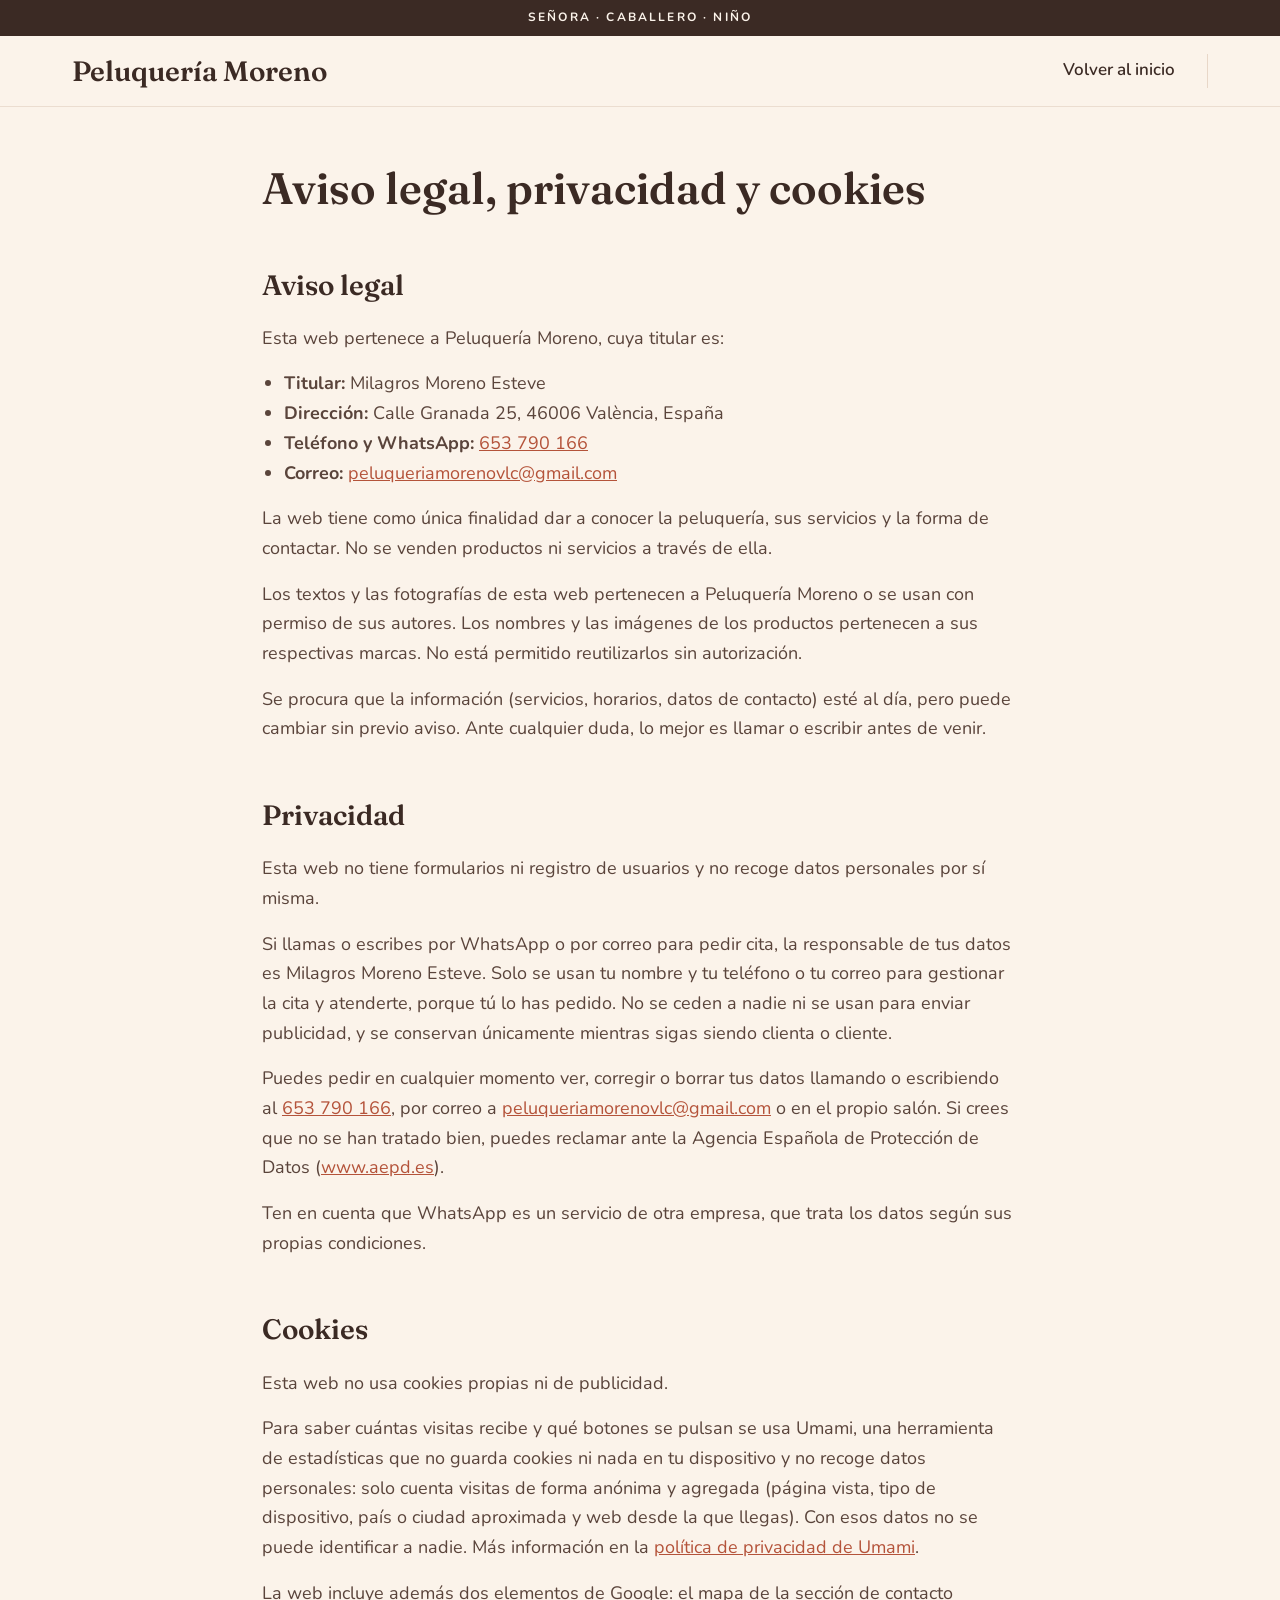
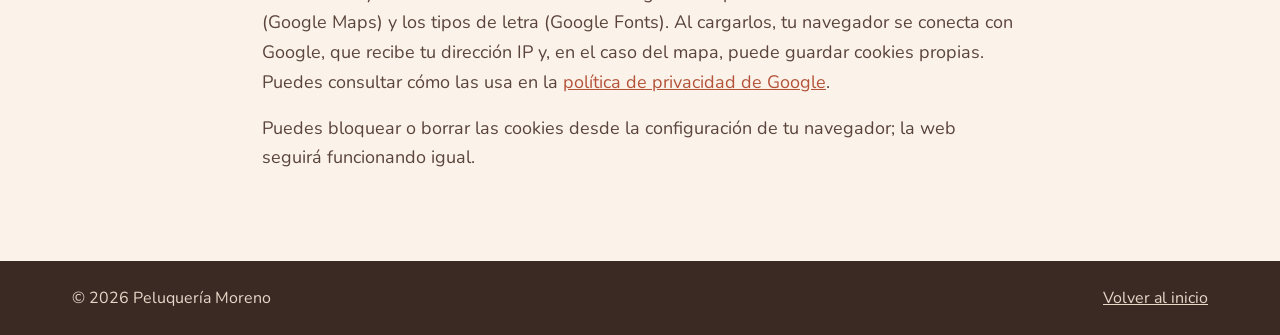
==== legal.html @ 046ecbcb "Añade el correo de contacto a la web y al aviso legal Co-Authored-By: Claude Opus 5.5 <noreply@anthr" ====
<!doctype html>
<html lang="es">
<head>
<meta charset="utf-8">
<meta name="viewport" content="width=device-width, initial-scale=1">
<title>Aviso legal, privacidad y cookies | Peluquería Moreno</title>
<meta name="robots" content="noindex">
<link rel="preconnect" href="https://fonts.googleapis.com">
<link rel="preconnect" href="https://fonts.gstatic.com" crossorigin>
<link href="https://fonts.googleapis.com/css2?family=Fraunces:opsz,wght@9..144,500;9..144,600&family=Nunito:wght@400;600;700&display=swap" rel="stylesheet">
<link rel="stylesheet" href="styles.css">
<script defer src="https://cloud.umami.is/script.js" data-website-id="19267a1a-e770-42d9-90c6-fa1beb4d1565"></script>
</head>
<body>

<div class="strip">Señora · Caballero · Niño</div>

<header class="site-header">
<div class="container topbar">
  <div class="logo">Peluquería Moreno</div>
  <nav class="nav">
    <a href="index.html">Volver al inicio</a>
  </nav>
</div>
</header>

<main class="container legal-page">
  <h1>Aviso legal, privacidad y cookies</h1>

  <section id="aviso-legal">
    <h2>Aviso legal</h2>
    <p>Esta web pertenece a Peluquería Moreno, cuya titular es:</p>
    <ul>
      <li><strong>Titular:</strong> Milagros Moreno Esteve</li>
      <li><strong>Dirección:</strong> Calle Granada 25, 46006 València, España</li>
      <li><strong>Teléfono y WhatsApp:</strong> <a href="tel:+34653790166">653 790 166</a></li>
      <li><strong>Correo:</strong> <a href="mailto:peluqueriamorenovlc@gmail.com">peluqueriamorenovlc@gmail.com</a></li>
    </ul>
    <p>La web tiene como única finalidad dar a conocer la peluquería, sus servicios y la forma de contactar. No se venden productos ni servicios a través de ella.</p>
    <p>Los textos y las fotografías de esta web pertenecen a Peluquería Moreno o se usan con permiso de sus autores. Los nombres y las imágenes de los productos pertenecen a sus respectivas marcas. No está permitido reutilizarlos sin autorización.</p>
    <p>Se procura que la información (servicios, horarios, datos de contacto) esté al día, pero puede cambiar sin previo aviso. Ante cualquier duda, lo mejor es llamar o escribir antes de venir.</p>
  </section>

  <section id="privacidad">
    <h2>Privacidad</h2>
    <p>Esta web no tiene formularios ni registro de usuarios y no recoge datos personales por sí misma.</p>
    <p>Si llamas o escribes por WhatsApp o por correo para pedir cita, la responsable de tus datos es Milagros Moreno Esteve. Solo se usan tu nombre y tu teléfono o tu correo para gestionar la cita y atenderte, porque tú lo has pedido. No se ceden a nadie ni se usan para enviar publicidad, y se conservan únicamente mientras sigas siendo clienta o cliente.</p>
    <p>Puedes pedir en cualquier momento ver, corregir o borrar tus datos llamando o escribiendo al <a href="tel:+34653790166">653 790 166</a>, por correo a <a href="mailto:peluqueriamorenovlc@gmail.com">peluqueriamorenovlc@gmail.com</a> o en el propio salón. Si crees que no se han tratado bien, puedes reclamar ante la Agencia Española de Protección de Datos (<a href="https://www.aepd.es" rel="noopener">www.aepd.es</a>).</p>
    <p>Ten en cuenta que WhatsApp es un servicio de otra empresa, que trata los datos según sus propias condiciones.</p>
  </section>

  <section id="cookies">
    <h2>Cookies</h2>
    <p>Esta web no usa cookies propias ni de publicidad.</p>
    <p>Para saber cuántas visitas recibe y qué botones se pulsan se usa Umami, una herramienta de estadísticas que no guarda cookies ni nada en tu dispositivo y no recoge datos personales: solo cuenta visitas de forma anónima y agregada (página vista, tipo de dispositivo, país o ciudad aproximada y web desde la que llegas). Con esos datos no se puede identificar a nadie. Más información en la <a href="https://umami.is/privacy" rel="noopener">política de privacidad de Umami</a>.</p>
    <p>La web incluye además dos elementos de Google: el mapa de la sección de contacto (Google Maps) y los tipos de letra (Google Fonts). Al cargarlos, tu navegador se conecta con Google, que recibe tu dirección IP y, en el caso del mapa, puede guardar cookies propias. Puedes consultar cómo las usa en la <a href="https://policies.google.com/privacy?hl=es" rel="noopener">política de privacidad de Google</a>.</p>
    <p>Puedes bloquear o borrar las cookies desde la configuración de tu navegador; la web seguirá funcionando igual.</p>
  </section>
</main>

<footer class="contact">
  <div class="legal legal-only">
    <div class="container legal-inner">
      <div>© 2026 Peluquería Moreno</div>
      <div class="legal-links">
        <a href="index.html">Volver al inicio</a>
      </div>
    </div>
  </div>
</footer>

</body>
</html>
---- styles.css ----
:root {
  --accent: #B4533A;
  --accent-dark: #8C3E2A;
  --ink: #3B2A24;
  --ink-soft: #5A443B;
  --ink-muted: #6B5248;
  --cream: #FBF3EA;
  --peach: #F3D9C4;
  --sand: #E8D7C8;
  --white: #FFFFFF;
  --line: #EBDDD0;
}

* {
  box-sizing: border-box;
}

html {
  scroll-behavior: smooth;
  /* Deja sitio a la cabecera fija al saltar a una sección */
  scroll-padding-top: 76px;
}

body {
  margin: 0;
  font-family: "Nunito", sans-serif;
  font-size: 18px;
  line-height: 1.65;
  color: var(--ink);
  background: var(--cream);
}

h1, h2, h3, .logo, .seal-number {
  font-family: "Fraunces", serif;
  font-weight: 600;
}

h1, h2, h3, p {
  margin: 0;
}

a {
  color: var(--accent);
}

a:hover {
  color: var(--accent-dark);
}

.container {
  max-width: 1200px;
  margin: 0 auto;
  padding-left: 32px;
  padding-right: 32px;
}

.center {
  text-align: center;
}

.accent {
  color: var(--accent);
}

.muted {
  color: var(--sand);
}

/* Franja fina sobre la barra; no es fija, se va al bajar por la página */
.strip {
  background: var(--ink);
  color: var(--cream);
  text-align: center;
  text-transform: uppercase;
  letter-spacing: 0.18em;
  font-size: 12px;
  font-weight: 700;
  padding: 8px 12px;
}

.site-header {
  position: sticky;
  top: 0;
  z-index: 10;
  background: var(--cream);
  border-bottom: 1px solid var(--line);
}

.topbar {
  padding-top: 16px;
  padding-bottom: 16px;
  display: flex;
  flex-wrap: wrap;
  align-items: center;
  justify-content: space-between;
  gap: 16px 32px;
}

.logo {
  font-size: 28px;
  margin-right: auto;
}

.nav {
  display: flex;
  flex-wrap: wrap;
  align-items: center;
  gap: 12px 28px;
  font-size: 17px;
  font-weight: 600;
}

.nav a {
  color: var(--ink);
  text-decoration: none;
}

.nav a:hover {
  color: var(--accent);
}

.topbar .topbar-cta {
  gap: 8px;
  padding: 8px 18px;
  font-size: 16px;
}

/* En escritorio: cabecera más baja, subrayado al pasar el ratón y una raya entre el menú y el botón */
@media (min-width: 721px) {
  .topbar {
    padding-top: 12px;
    padding-bottom: 12px;
  }

  .nav {
    padding-right: 32px;
    border-right: 1px solid var(--sand);
  }

  .nav a {
    padding: 2px 0;
    border-bottom: 2px solid transparent;
    transition: color 0.2s, border-color 0.2s;
  }

  .nav a:hover {
    border-bottom-color: var(--accent);
  }
}

.btn {
  display: inline-flex;
  align-items: center;
  gap: 10px;
  padding: 16px 30px;
  border-radius: 999px;
  font-size: 18px;
  font-weight: 700;
  text-decoration: none;
  border: 2px solid transparent;
  transition: background 0.2s, color 0.2s;
}

.btn-small {
  padding: 12px 24px;
  font-size: 17px;
}

.btn-primary {
  background: var(--accent);
  color: var(--white);
}

.btn-primary:hover {
  background: var(--accent-dark);
  color: var(--white);
}

.btn-soft {
  background: var(--peach);
  color: var(--ink);
}

.btn-soft:hover {
  background: var(--sand);
  color: var(--ink);
}

.btn-light {
  background: var(--cream);
  color: var(--ink);
}

.btn-light:hover {
  background: var(--white);
  color: var(--ink);
}

.btn-outline {
  border-color: var(--cream);
  color: var(--cream);
}

.btn-outline:hover {
  background: var(--cream);
  color: var(--ink);
}

.actions {
  display: flex;
  flex-wrap: wrap;
  gap: 14px;
}

.hero {
  padding-top: 32px;
  padding-bottom: 80px;
  display: flex;
  flex-wrap: wrap;
  align-items: center;
  gap: 56px;
}

.hero-text {
  /* Ancho mínimo para que los dos botones quepan en una fila */
  flex: 1 1 584px;
  min-width: 0;
  display: flex;
  flex-direction: column;
  gap: 26px;
}

.eyebrow {
  font-size: 16px;
  font-weight: 700;
  letter-spacing: 0.04em;
  color: var(--accent);
}

h1 {
  font-size: 64px;
  line-height: 1.06;
}

.lead {
  max-width: 520px;
  font-size: 21px;
  color: var(--ink-soft);
}

.note {
  font-size: 16px;
  color: var(--ink-muted);
}

.hero-photo {
  flex: 0 1 400px;
  margin-inline: auto;
  min-width: 0;
  position: relative;
}

.placeholder {
  display: flex;
  align-items: center;
  justify-content: center;
  text-align: center;
  background: var(--peach);
  border: 2px dashed #C99B84;
  color: var(--ink-muted);
  font-size: 17px;
  padding: 32px;
}

.photo {
  display: block;
  width: 100%;
  object-fit: cover;
  object-position: 50% 55%;
}

.placeholder-hero {
  height: 430px;
  object-position: 54% 50%;
  border-radius: 24px 24px 24px 180px;
}

/* En pantallas de ordenador estrechas la foto cede sitio al texto */
@media (min-width: 721px) and (max-width: 1120px) {
  .hero-photo {
    flex-basis: 320px;
  }
}

.seal {
  position: absolute;
  left: -2px;
  bottom: -2px;
  width: 132px;
  height: 132px;
  border-radius: 999px;
  background: var(--ink);
  box-shadow: 0 0 0 7px var(--cream);
  color: var(--cream);
  display: flex;
  flex-direction: column;
  align-items: center;
  justify-content: center;
  text-align: center;
  line-height: 1.15;
}

.seal-number {
  font-size: 38px;
}

.seal-text {
  font-size: 13px;
  font-weight: 700;
}

h2 {
  font-size: 44px;
}

.section-intro {
  margin-top: 12px;
  max-width: 560px;
  color: var(--ink-soft);
}

.section-intro.center {
  margin-left: auto;
  margin-right: auto;
}

.section-intro.small {
  font-size: 16px;
}

.band-white {
  background: var(--white);
  border-top: 1px solid var(--line);
}

.services {
  max-width: 1100px;
  padding-top: 96px;
  padding-bottom: 104px;
}

.services .section-intro {
  margin-bottom: 44px;
}

.cards {
  display: flex;
  flex-wrap: wrap;
  gap: 20px;
}

.card {
  flex: 1 1 460px;
  min-width: 0;
  background: var(--cream);
  border-radius: 24px;
  padding: 32px;
  display: flex;
  flex-direction: column;
  gap: 6px;
}

.card h3 {
  font-size: 26px;
}

.card p {
  font-size: 17px;
  color: var(--ink-muted);
}

/* Deja aire antes de la línea que separa la descripción de las técnicas */
.card p:has(+ .card-tags) {
  margin-bottom: 14px;
}

.card .card-tags {
  margin-top: auto;
  padding-top: 14px;
  border-top: 1px solid var(--sand);
  font-size: 15px;
  font-weight: 700;
  color: var(--accent-dark);
}

.card-dark {
  background: var(--ink);
  color: var(--cream);
  gap: 14px;
  justify-content: center;
}

.card-dark p {
  color: var(--sand);
}

.card-dark .btn {
  align-self: flex-start;
}

.band-peach {
  background: var(--peach);
}

.about {
  padding-top: 88px;
  padding-bottom: 88px;
  display: flex;
  flex-wrap: wrap;
  align-items: center;
  gap: 56px;
}

.placeholder-about {
  flex: 1 1 340px;
  min-width: 0;
  height: auto;
  aspect-ratio: 1100 / 828;
  background: #EBC9AF;
  border-color: #B88868;
  color: var(--ink-soft);
  border-radius: 24px 24px 160px 24px;
}

.about-text {
  flex: 1 1 420px;
  min-width: 0;
  display: flex;
  flex-direction: column;
  gap: 20px;
}

.about-text p {
  color: #4A352D;
}

.signature {
  font-weight: 700;
  color: var(--accent);
}

.products {
  padding-top: 96px;
  padding-bottom: 72px;
}

.products .section-intro {
  max-width: none;
}

.products .reviews-head {
  margin-bottom: 40px;
}

.products .carousel-nav {
  display: none;
}

.product {
  min-width: 0;
  scroll-snap-align: start;
  display: flex;
  flex-direction: column;
  gap: 4px;
  text-align: center;
}

.product-photo {
  display: block;
  width: 76%;
  margin: 0 auto;
  aspect-ratio: 1 / 1;
  object-fit: cover;
}

.product-name {
  font-weight: 700;
}

.product-note {
  font-size: 16px;
  color: var(--ink-muted);
}

/* Cada producto va en su tarjeta de color, con etiqueta y enlace a WhatsApp */
.product {
  position: relative;
  overflow: hidden;
  background: var(--peach);
  border-radius: 16px;
  padding: 12px 20px 28px;
  transition: transform 0.2s, box-shadow 0.2s;
}

.product:nth-child(even) {
  background: var(--sand);
}

/* Cinta en diagonal en la esquina de los productos más pedidos */
.product-ribbon {
  position: absolute;
  top: 24px;
  right: -44px;
  z-index: 1;
  width: 170px;
  padding: 7px 0;
  transform: rotate(45deg);
  background: var(--accent);
  color: var(--white);
  font-size: 12px;
  font-weight: 700;
  letter-spacing: 0.04em;
  line-height: 1;
  text-align: center;
  text-transform: uppercase;
}

.product-tag {
  align-self: center;
  margin: 4px 0 6px;
  padding: 6px 12px;
  border-radius: 999px;
  background: var(--white);
  color: var(--accent-dark);
  font-size: 13px;
  font-weight: 700;
  line-height: 1;
}

.product-ask {
  margin-top: auto;
  padding-top: 10px;
  font-size: 15px;
  font-weight: 700;
  text-decoration: none;
}

.product-ask:hover {
  text-decoration: underline;
}

@media (min-width: 721px) {
  .product:hover {
    transform: translateY(-6px);
    box-shadow: 0 14px 28px rgba(59, 42, 36, 0.12);
  }
}

.reviews {
  padding-bottom: 96px;
}

.reviews-head {
  display: flex;
  flex-wrap: wrap;
  align-items: flex-end;
  justify-content: space-between;
  gap: 20px 32px;
  margin-bottom: 32px;
}

.reviews .section-intro {
  max-width: none;
}

.carousel-nav {
  display: flex;
  gap: 10px;
}

.carousel-btn {
  width: 52px;
  height: 52px;
  border-radius: 999px;
  border: 0;
  background: var(--peach);
  color: var(--ink);
  display: flex;
  align-items: center;
  justify-content: center;
  cursor: pointer;
  transition: background 0.2s, opacity 0.2s;
}

.carousel-btn:hover {
  background: var(--sand);
}

.carousel-btn:disabled {
  opacity: 0.4;
  cursor: default;
}

.review-track,
.product-track {
  list-style: none;
  margin: 0;
  padding: 0;
  display: flex;
  gap: 20px;
  overflow-x: auto;
  scroll-snap-type: x mandatory;
  scrollbar-width: none;
}

.review-track {
  border-radius: 16px;
}

/* En pantallas anchas los productos van en rejilla; el carrusel es solo para móvil */
.product-track {
  display: grid;
  grid-template-columns: repeat(3, 1fr);
  gap: 32px 24px;
  overflow: visible;
}

.review-track::-webkit-scrollbar,
.product-track::-webkit-scrollbar {
  display: none;
}

.review {
  flex: 0 0 calc((100% - 60px) / 4);
  min-width: 0;
  scroll-snap-align: start;
  background: var(--white);
  border: 1px solid var(--line);
  border-radius: 16px;
  padding: 20px;
  display: flex;
  flex-direction: column;
  align-items: flex-start;
  gap: 12px;
}

.review-head {
  width: 100%;
  display: flex;
  align-items: center;
  gap: 12px;
}

.avatar {
  flex: none;
  width: 40px;
  height: 40px;
  border-radius: 999px;
  color: var(--white);
  font-size: 18px;
  font-weight: 600;
  display: flex;
  align-items: center;
  justify-content: center;
}

.review-who {
  flex: 1;
  min-width: 0;
  line-height: 1.3;
}

.review-name {
  font-size: 15px;
  font-weight: 700;
  white-space: nowrap;
  overflow: hidden;
  text-overflow: ellipsis;
}

.review-source {
  font-size: 13px;
  color: var(--ink-muted);
}

.stars {
  color: #FBBC04;
  font-size: 17px;
  letter-spacing: 1px;
  line-height: 1;
}

.review blockquote {
  margin: 0;
  font-size: 15px;
  line-height: 1.55;
  color: var(--ink-soft);
  display: -webkit-box;
  -webkit-box-orient: vertical;
  -webkit-line-clamp: 6;
  overflow: hidden;
}

.review blockquote.open {
  display: block;
}

.review-more {
  margin-top: auto;
  padding: 0;
  border: 0;
  background: none;
  font: inherit;
  font-size: 14px;
  font-weight: 700;
  color: var(--ink-muted);
  cursor: pointer;
}

.review-more:hover {
  color: var(--accent);
}

.contact {
  background: var(--ink);
  color: var(--cream);
}

.contact-grid {
  padding-top: 88px;
  padding-bottom: 88px;
  display: flex;
  flex-wrap: wrap;
  gap: 56px;
}

.contact-info {
  flex: 1 1 380px;
  min-width: 0;
  display: flex;
  flex-direction: column;
  gap: 22px;
}

.label {
  font-weight: 700;
}

address {
  font-style: normal;
}

.contact-mail {
  color: var(--sand);
  overflow-wrap: anywhere;
}

.contact-mail:hover {
  color: var(--white);
}

.hours {
  list-style: none;
  margin: 6px 0 0;
  padding: 0;
  display: flex;
  flex-direction: column;
  gap: 4px;
}

.map {
  flex: 1 1 380px;
  min-width: 0;
  height: 420px;
  border-radius: 24px;
  overflow: hidden;
  background: #4D3A32;
}

.map iframe {
  width: 100%;
  height: 100%;
  border: 0;
}

.legal {
  border-top: 1px solid var(--ink-soft);
}

.legal-inner {
  padding-top: 24px;
  padding-bottom: 24px;
  display: flex;
  flex-wrap: wrap;
  justify-content: space-between;
  gap: 12px 32px;
  font-size: 16px;
  color: var(--sand);
}

.legal-links {
  display: flex;
  flex-wrap: wrap;
  gap: 8px 24px;
}

.legal-links a {
  color: var(--sand);
}

.legal-links a:hover {
  color: var(--white);
}

.legal-only {
  border-top: 0;
}

/* Página de aviso legal, privacidad y cookies */
.legal-page {
  max-width: 820px;
  padding-top: 56px;
  padding-bottom: 88px;
}

.legal-page h1 {
  font-size: clamp(32px, 6vw, 44px);
  line-height: 1.15;
}

.legal-page h2 {
  font-size: 28px;
  margin-top: 48px;
}

.legal-page p,
.legal-page ul {
  margin: 16px 0 0;
  color: var(--ink-soft);
}

.legal-page ul {
  padding-left: 22px;
}

@media (max-width: 720px) {
  body {
    font-size: 17px;
  }

  .container {
    padding-left: 20px;
    padding-right: 20px;
  }

  h1 {
    font-size: 42px;
  }

  h2 {
    font-size: 34px;
  }

  html {
    scroll-padding-top: 90px;
  }

  .topbar {
    padding-top: 10px;
    padding-bottom: 0;
    gap: 8px 12px;
  }

  .logo {
    font-size: 20px;
    line-height: 1.2;
    white-space: nowrap;
  }

  .topbar .topbar-cta {
    padding: 9px 14px;
    gap: 6px;
    font-size: 16px;
  }

  .topbar-cta svg {
    width: 16px;
    height: 16px;
  }

  /* Los enlaces pasan a una fila propia, repartidos a lo ancho */
  .nav {
    order: 3;
    flex: 1 1 100%;
    flex-wrap: nowrap;
    justify-content: space-between;
    gap: 0;
    border-top: 1px solid var(--line);
    font-size: 16px;
  }

  .nav a {
    padding: 9px 0;
  }

  .lead {
    font-size: 19px;
  }

  .hero {
    gap: 40px;
    padding-bottom: 56px;
  }

  .hero-photo {
    flex: 1 1 100%;
  }

  .placeholder-hero {
    height: 320px;
  }

  .placeholder-about {
    border-radius: 24px 24px 110px 24px;
  }

  .services,
  .products {
    padding-top: 64px;
  }

  .services {
    padding-bottom: 64px;
  }

  .about,
  .contact-grid {
    padding-top: 64px;
    padding-bottom: 64px;
    gap: 40px;
  }

  .card {
    padding: 24px;
  }

  .btn {
    padding: 14px 24px;
  }

  .review {
    flex-basis: 78%;
  }

  .products .carousel-nav {
    display: flex;
  }

  .product-track {
    display: flex;
    gap: 16px;
    overflow-x: auto;
  }

  .product {
    flex: 0 0 calc((100% - 16px) / 2);
    /* Más aire arriba para que la cinta no toque los tarros */
    padding: 26px 12px 20px;
  }

  .product-ribbon {
    top: 17px;
    right: -53px;
    padding: 4px 0;
    font-size: 9px;
    letter-spacing: 0.02em;
  }

  .product-photo {
    width: 88%;
  }

  .product-name {
    line-height: 1.3;
  }

  .product-tag {
    margin-top: 2px;
    padding: 6px 10px;
    font-size: 12px;
  }

  /* La tarjeta es estrecha: el enlace se queda en «Preguntar →» */
  .ask-long {
    display: none;
  }
}

@media (min-width: 721px) and (max-width: 1000px) {
  .review {
    flex-basis: calc((100% - 40px) / 3);
  }
}

/* Tablet: el menú baja a su propia fila, la portada sigue en dos columnas y los servicios van de dos en dos */
@media (min-width: 721px) and (max-width: 980px) {
  html {
    scroll-padding-top: 116px;
  }

  .topbar {
    padding-bottom: 0;
    gap: 10px 16px;
  }

  .nav {
    order: 3;
    flex: 1 1 100%;
    justify-content: center;
    gap: 0 48px;
    padding-right: 0;
    border-right: 0;
    border-top: 1px solid var(--line);
  }

  .nav a {
    padding: 8px 0 6px;
  }

  h1 {
    font-size: 50px;
  }

  .hero {
    gap: 40px;
  }

  .hero-text {
    flex-basis: 330px;
  }

  .hero-photo {
    flex-basis: 290px;
  }

  .card {
    flex-basis: 300px;
  }
}

@media (max-width: 370px) {
  .topbar {
    gap: 8px;
  }

  .logo {
    font-size: 17px;
  }

  /* En pantallas muy estrechas no cabe el icono junto al nombre */
  .topbar-cta svg {
    display: none;
  }

  .topbar .topbar-cta {
    padding: 8px 12px;
    font-size: 15px;
  }

  .nav {
    font-size: 15px;
  }
}
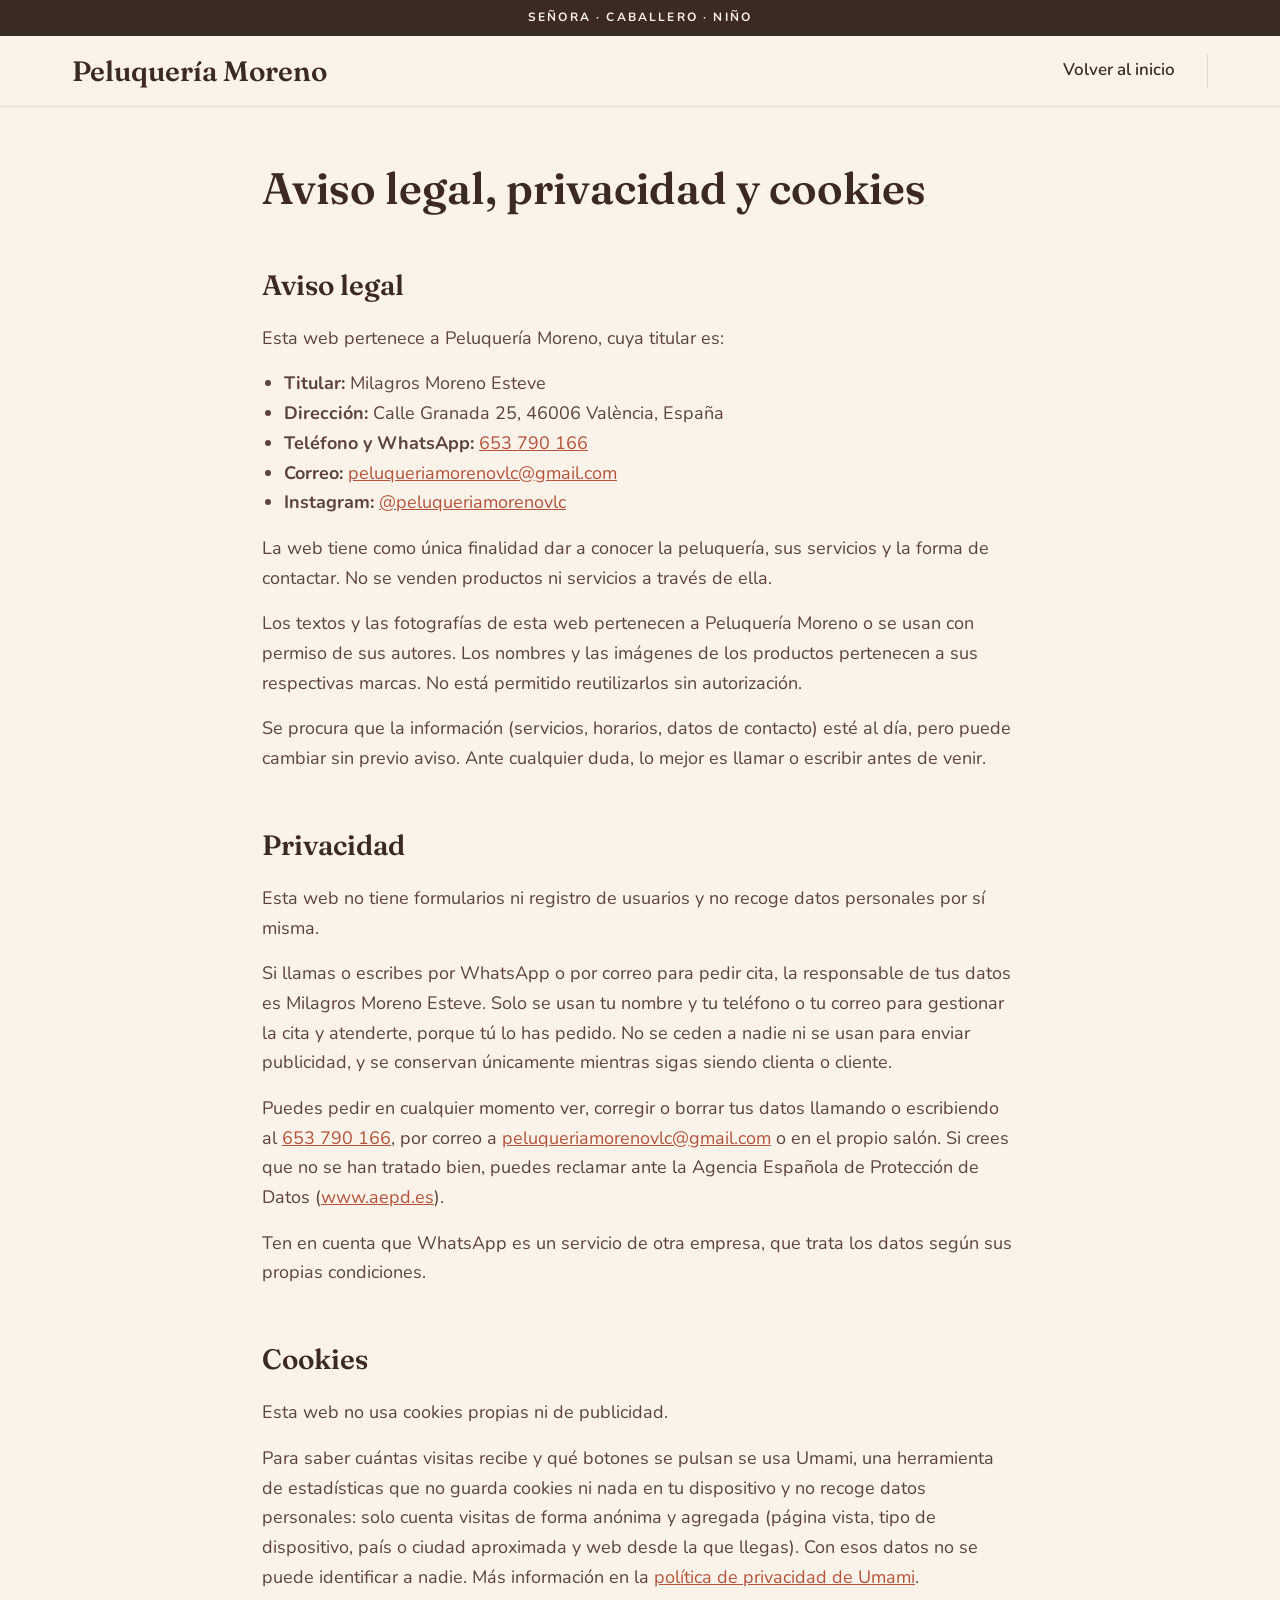
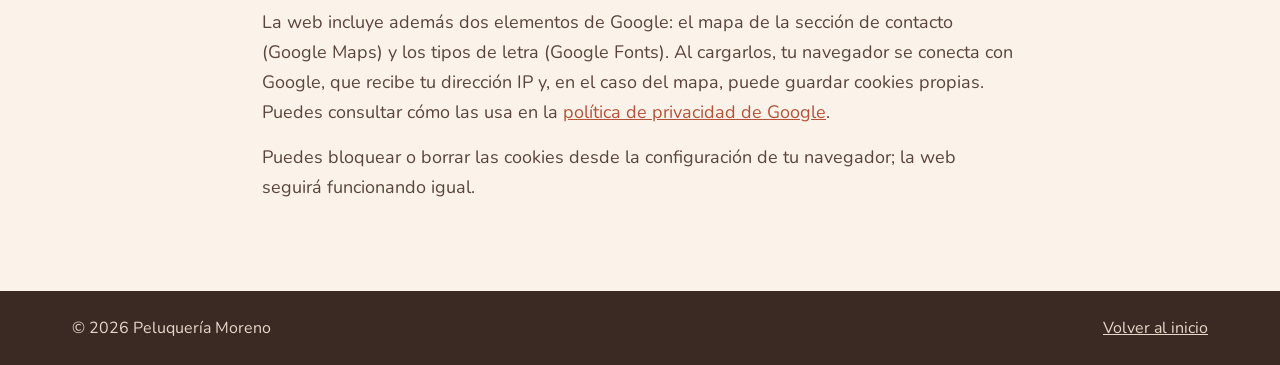
==== commit 1395abf5: "Añade Instagram a los datos de contacto del aviso legal" ====
--- a/legal.html
+++ b/legal.html
@@ -3,6 +3,7 @@
 <head>
 <meta charset="utf-8">
 <meta name="viewport" content="width=device-width, initial-scale=1">
+<meta name="color-scheme" content="only light">
 <title>Aviso legal, privacidad y cookies | Peluquería Moreno</title>
 <meta name="robots" content="noindex">
 <link rel="preconnect" href="https://fonts.googleapis.com">
@@ -35,6 +36,7 @@
       <li><strong>Dirección:</strong> Calle Granada 25, 46006 València, España</li>
       <li><strong>Teléfono y WhatsApp:</strong> <a href="tel:+34653790166">653 790 166</a></li>
       <li><strong>Correo:</strong> <a href="mailto:peluqueriamorenovlc@gmail.com">peluqueriamorenovlc@gmail.com</a></li>
+      <li><strong>Instagram:</strong> <a href="https://www.instagram.com/peluqueriamorenovlc/" target="_blank" rel="noopener">@peluqueriamorenovlc</a></li>
     </ul>
     <p>La web tiene como única finalidad dar a conocer la peluquería, sus servicios y la forma de contactar. No se venden productos ni servicios a través de ella.</p>
     <p>Los textos y las fotografías de esta web pertenecen a Peluquería Moreno o se usan con permiso de sus autores. Los nombres y las imágenes de los productos pertenecen a sus respectivas marcas. No está permitido reutilizarlos sin autorización.</p>
--- a/styles.css
+++ b/styles.css
@@ -9,6 +9,10 @@
   --sand: #E8D7C8;
   --white: #FFFFFF;
   --line: #EBDDD0;
+  /* Terracota aclarado, para acentos sobre fondo oscuro */
+  --accent-light: #E79A80;
+  /* Evita que el modo oscuro forzado de algunos móviles cambie los colores */
+  color-scheme: only light;
 }
 
 * {
@@ -16,6 +20,9 @@
 }
 
 html {
+  /* Evita que el móvil agrande las letras por su cuenta */
+  -webkit-text-size-adjust: 100%;
+  text-size-adjust: 100%;
   scroll-behavior: smooth;
   /* Deja sitio a la cabecera fija al saltar a una sección */
   scroll-padding-top: 76px;
@@ -219,6 +226,12 @@
   flex-wrap: wrap;
   align-items: center;
   gap: 56px;
+}
+
+/* En la portada los botones van un punto más pequeños para que no pesen tanto junto a la tarjeta del test */
+.hero .btn {
+  padding: 13px 26px;
+  font-size: 17px;
 }
 
 .hero-text {
@@ -404,8 +417,31 @@
   color: var(--sand);
 }
 
+/* Algo más compactos para que los dos botones quepan en una fila */
+.card-dark .actions {
+  gap: 10px;
+}
+
 .card-dark .btn {
-  align-self: flex-start;
+  padding: 11px 20px;
+  font-size: 16px;
+}
+
+/* Con la tarjeta estrecha el botón se queda en «WhatsApp» */
+@media (max-width: 980px) {
+  .card-dark .actions {
+    gap: 8px;
+  }
+
+  .card-dark .btn {
+    gap: 8px;
+    padding: 10px 14px;
+    font-size: 15px;
+  }
+
+  .wa-long {
+    display: none;
+  }
 }
 
 .band-peach {
@@ -759,6 +795,14 @@
   color: var(--white);
 }
 
+.contact-social {
+  display: inline-flex;
+}
+
+.contact-social:hover {
+  opacity: 0.85;
+}
+
 .hours {
   list-style: none;
   margin: 6px 0 0;
@@ -843,9 +887,471 @@
   padding-left: 22px;
 }
 
+/* Llamadas al test desde la portada y desde los productos */
+.quiz-card {
+  align-self: flex-start;
+  max-width: 100%;
+  padding: 12px 20px;
+  border-radius: 18px;
+  background: var(--ink);
+  color: var(--cream);
+  text-decoration: none;
+  display: flex;
+  align-items: center;
+  gap: 14px;
+  transition: background 0.2s;
+}
+
+.quiz-card:hover {
+  background: #4D3A32;
+  color: var(--cream);
+}
+
+.quiz-card svg {
+  flex: none;
+  width: 22px;
+  height: 22px;
+}
+
+/* La flecha del final se separa del texto y se mueve al pasar el ratón */
+.quiz-card svg:last-child {
+  margin-left: 10px;
+  transition: transform 0.2s;
+}
+
+.quiz-card:hover svg:last-child {
+  transform: translateX(4px);
+}
+
+.quiz-card-eyebrow,
+.quiz-card-title {
+  display: block;
+}
+
+.quiz-card-eyebrow {
+  font-size: 12px;
+  font-weight: 700;
+  letter-spacing: 0.1em;
+  text-transform: uppercase;
+  color: var(--sand);
+}
+
+.quiz-card-title {
+  font-family: "Fraunces", serif;
+  font-weight: 600;
+  font-size: 20px;
+  line-height: 1.25;
+}
+
+.quiz-banner {
+  margin-bottom: 32px;
+  padding: 8px 8px 8px 24px;
+  /* Mismas esquinas que la tarjeta del test de la portada */
+  border-radius: 18px;
+  background: var(--ink);
+  color: var(--sand);
+  display: flex;
+  flex-wrap: wrap;
+  align-items: center;
+  justify-content: space-between;
+  gap: 10px 24px;
+}
+
+.quiz-banner p {
+  font-size: 16px;
+}
+
+.quiz-banner .btn {
+  padding: 8px 18px;
+  border-radius: 12px;
+  font-size: 15px;
+}
+
+.quiz-banner strong {
+  color: var(--cream);
+}
+
+/* Página del test: a pantalla completa, una pregunta cada vez, como unas stories */
+.quiz-body {
+  min-height: 100vh;
+  min-height: 100dvh;
+  display: flex;
+  flex-direction: column;
+}
+
+.quiz-top,
+.quiz-page,
+.quiz-foot {
+  width: 100%;
+  max-width: 600px;
+}
+
+.quiz-top {
+  padding-top: 16px;
+  display: flex;
+  flex-direction: column;
+  gap: 12px;
+}
+
+.quiz-segments {
+  display: flex;
+  gap: 6px;
+}
+
+.quiz-segments span {
+  flex: 1;
+  height: 4px;
+  border-radius: 999px;
+  background: var(--sand);
+  transition: background 0.3s;
+}
+
+.quiz-segments .done {
+  background: var(--accent);
+}
+
+.quiz-top-row {
+  display: flex;
+  align-items: center;
+  justify-content: space-between;
+  gap: 16px;
+}
+
+.quiz-top .logo {
+  font-size: 20px;
+  color: var(--ink);
+  text-decoration: none;
+}
+
+.quiz-close {
+  width: 44px;
+  height: 44px;
+  margin-right: -11px;
+  border-radius: 999px;
+  color: var(--ink-muted);
+  display: flex;
+  align-items: center;
+  justify-content: center;
+}
+
+.quiz-close:hover {
+  background: var(--peach);
+  color: var(--ink);
+}
+
+.quiz-page {
+  flex: 1;
+  padding-top: 40px;
+  padding-bottom: 40px;
+}
+
+.quiz-foot {
+  padding-top: 16px;
+  padding-bottom: 20px;
+  font-size: 14px;
+  color: var(--ink-muted);
+}
+
+.quiz-foot a {
+  color: inherit;
+}
+
+.quiz-panel {
+  display: flex;
+  flex-direction: column;
+  gap: 24px;
+}
+
+.quiz-panel[hidden] {
+  display: none;
+}
+
+.quiz-in {
+  animation: quiz-in 0.35s ease-out;
+}
+
+@keyframes quiz-in {
+  from {
+    opacity: 0;
+    transform: translateX(24px);
+  }
+}
+
+@media (prefers-reduced-motion: reduce) {
+  .quiz-in {
+    animation: none;
+  }
+}
+
+.quiz-page h1 {
+  font-size: clamp(40px, 10vw, 56px);
+  line-height: 1.08;
+}
+
+.quiz-page h2 {
+  font-size: clamp(32px, 8vw, 42px);
+  line-height: 1.12;
+}
+
+.quiz-page h2:focus {
+  outline: none;
+}
+
+.quiz-page button {
+  font-family: inherit;
+  cursor: pointer;
+}
+
+/* Un punto más compactos para que los dos botones quepan en una fila */
+.quiz-page .actions {
+  gap: 10px;
+}
+
+.quiz-page .actions .btn {
+  padding: 13px 22px;
+  font-size: 16px;
+}
+
+.quiz-count {
+  margin-bottom: -12px;
+  font-size: 15px;
+  font-weight: 700;
+  color: var(--accent);
+}
+
+.quiz-options {
+  display: flex;
+  flex-direction: column;
+  gap: 12px;
+}
+
+.quiz-option {
+  width: 100%;
+  padding: 18px 22px;
+  border: 2px solid var(--line);
+  border-radius: 18px;
+  background: var(--white);
+  color: var(--ink);
+  font-size: 18px;
+  font-weight: 600;
+  line-height: 1.35;
+  text-align: left;
+  display: flex;
+  align-items: center;
+  justify-content: space-between;
+  gap: 12px;
+  transition: border-color 0.2s, background 0.2s, color 0.2s, transform 0.1s;
+}
+
+.quiz-option:hover {
+  border-color: var(--accent);
+}
+
+.quiz-option:active {
+  transform: scale(0.98);
+}
+
+.quiz-option.selected {
+  border-color: var(--accent);
+  background: var(--accent);
+  color: var(--white);
+}
+
+/* Marca dibujada con bordes, para que salga igual en todos los móviles */
+.quiz-option.selected::after {
+  content: "";
+  flex: none;
+  width: 7px;
+  height: 13px;
+  margin: -3px 6px 0 0;
+  border: solid var(--white);
+  border-width: 0 2.5px 2.5px 0;
+  transform: rotate(45deg);
+}
+
+.quiz-link svg {
+  vertical-align: -2px;
+}
+
+.quiz-link {
+  align-self: flex-start;
+  padding: 0;
+  border: 0;
+  background: none;
+  font-size: 16px;
+  font-weight: 700;
+  color: var(--ink-muted);
+}
+
+/* El aviso de «imagen descargada» no ocupa sitio mientras está vacío */
+.quiz-panel .note:empty {
+  display: none;
+}
+
+a.quiz-link {
+  line-height: 1.4;
+  text-decoration: none;
+}
+
+.quiz-link:hover {
+  color: var(--accent);
+}
+
+/* Tarjeta oscura del resultado: es lo que se comparte, así que destaca sobre el resto */
+.share-card {
+  display: flex;
+  flex-direction: column;
+  gap: 16px;
+  padding: 36px 28px 28px;
+  border-radius: 28px;
+  background: var(--ink);
+  color: var(--cream);
+}
+
+.share-eyebrow {
+  font-size: 14px;
+  font-weight: 700;
+  letter-spacing: 0.14em;
+  text-transform: uppercase;
+  color: var(--sand);
+}
+
+.quiz-page .share-name {
+  font-size: clamp(32px, 10.5vw, 60px);
+  line-height: 1.05;
+}
+
+.share-name span {
+  display: block;
+}
+
+.share-name .accent {
+  color: var(--accent-light);
+}
+
+.share-tagline {
+  font-size: 19px;
+  color: var(--sand);
+}
+
+.share-home {
+  display: flex;
+  flex-direction: column;
+  gap: 10px;
+  margin-top: 8px;
+}
+
+.share-home[hidden] {
+  display: none;
+}
+
+.quiz-advice {
+  display: flex;
+  flex-direction: column;
+  gap: 20px;
+  padding: 28px;
+  border-radius: 24px;
+  background: var(--white);
+  border: 1px solid var(--line);
+}
+
+.quiz-advice-block {
+  display: flex;
+  flex-direction: column;
+  gap: 10px;
+}
+
+.quiz-advice-block[hidden] {
+  display: none;
+}
+
+.quiz-advice-block + .quiz-advice-block {
+  padding-top: 20px;
+  border-top: 1px solid var(--line);
+}
+
+.quiz-advice .btn {
+  align-self: flex-start;
+  margin-top: 6px;
+}
+
+.quiz-advice p {
+  color: var(--ink-soft);
+}
+
+.quiz-products {
+  list-style: none;
+  margin: 0;
+  padding: 0;
+  display: grid;
+  gap: 12px;
+}
+
+.quiz-products li {
+  display: flex;
+  align-items: center;
+  gap: 10px;
+  padding: 8px 14px 8px 8px;
+  border-radius: 16px;
+  background: var(--peach);
+  color: var(--ink);
+  font-size: 16px;
+  font-weight: 700;
+  line-height: 1.25;
+}
+
+.quiz-products span span {
+  white-space: nowrap;
+}
+
+.quiz-products img {
+  flex: none;
+  width: 64px;
+  height: 64px;
+  object-fit: cover;
+}
+
+/* En el resultado, productos y botones ocupan todo el ancho y miden lo mismo */
+#quiz-result .actions {
+  display: grid;
+}
+
+#quiz-result .actions .btn {
+  justify-content: center;
+}
+
+@media (min-width: 560px) {
+  .quiz-products,
+  #quiz-result .actions {
+    grid-template-columns: 1fr 1fr;
+  }
+
+  .quiz-products li:only-child {
+    grid-column: 1 / -1;
+  }
+}
+
 @media (max-width: 720px) {
   body {
     font-size: 17px;
+  }
+
+  .quiz-page {
+    padding-top: 28px;
+    padding-bottom: 28px;
+  }
+
+  .quiz-option {
+    padding: 16px 18px;
+    font-size: 17px;
+  }
+
+  .quiz-advice {
+    padding: 20px;
+  }
+
+  .share-card {
+    padding: 28px 22px 22px;
   }
 
   .container {
@@ -948,6 +1454,32 @@
     padding: 14px 24px;
   }
 
+  .hero .btn {
+    padding: 11px 22px;
+    font-size: 16px;
+  }
+
+  .hero .actions {
+    gap: 10px;
+  }
+
+  .quiz-card {
+    padding: 11px 18px;
+    gap: 12px;
+  }
+
+  .quiz-banner {
+    padding: 14px 18px;
+  }
+
+  .quiz-card-eyebrow {
+    font-size: 11px;
+  }
+
+  .quiz-card-title {
+    font-size: 18px;
+  }
+
   .review {
     flex-basis: 78%;
   }
